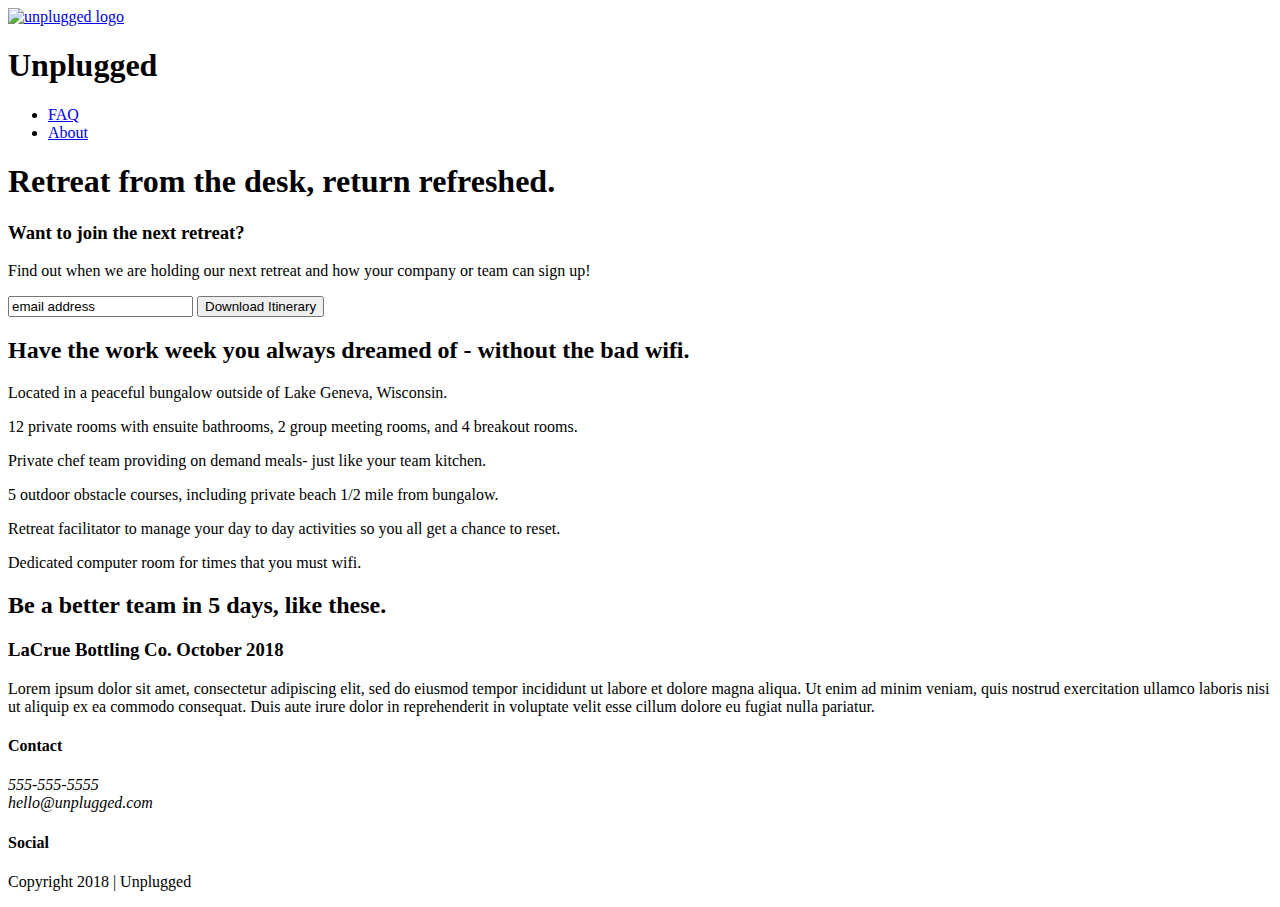
==== index.html @ 94ed7f38 "added headings, paragraphs, class names to html" ====
<!doctype html>
<html class="no-js" lang="">

<head>
  <meta charset="utf-8">
  <title>Unplugged</title>
  <meta name="description" content="">
  <meta name="viewport" content="width=device-width, initial-scale=1">

  <meta property="og:title" content="">
  <meta property="og:type" content="">
  <meta property="og:url" content="">
  <meta property="og:image" content="">

  <link rel="manifest" href="site.webmanifest">
  <link rel="apple-touch-icon" href="icon.png">
  <!-- Place favicon.ico in the root directory -->

  <link rel="stylesheet" href="css/normalize.css">
  <link rel="stylesheet" href="css/main.css">

  <meta name="theme-color" content="#fafafa">
</head>

<body>

  <!-- Add your site or application content here -->
  <header>
    <div class="content-wrapper">
      <a href="#"><img src="img/unpluggedlogo.png" alt="unplugged logo"></a>
      <h1>Unplugged</h1>
      <div class="header-divider"></div>
      <nav>
           <ul>
               <li><a href="faq/index.html" target="_blank">FAQ</a></li>
               <li><a href="about/index.html" target="_blank">About</a></li>
           </ul>
      </nav>
  </div>
  </header>
   
  <main>
    
    <section="hero-area">
      <div class="content-wrapper">
        <h1>Retreat from the desk, return refreshed.</h1>
      </div>
    </section>
   
    <aside>
      <div class="content-wrapper">
        <div class="form-description">
          <h3>Want to join the next retreat?</h3>
          <p>Find out when we are holding our next retreat and how your company or team can sign up!</p>
        </div>
        <div class="form">
          <input type="text" name="name" value="email address">
          <input type="button" value="Download Itinerary">    
        </div>
      </div>
    </aside>

    <section class="features">
      <div class="content-wrapper">
        <h2>Have the work week you always dreamed of - without the bad wifi.</h2>
        <!-- Add your Features content here -->
        <div class="features-items">
          <article>
            <p class="fontawesome-icon"></p>
            <p class="features-item-description">Located in a peaceful bungalow outside of Lake Geneva, Wisconsin.</p>
          </article>
          <article>
            <p clas=""></p>
            <p class="features-item-description">12 private rooms with ensuite bathrooms, 2 group meeting rooms, and 4 breakout rooms.</p>
          </article>
          <article>
            <p class=""></p>
            <p class="features-item-description">Private chef team providing on demand meals- just like your team kitchen.</p>
          </article>
          <article>
            <p class=""></p>
            <p class="features-item-description">5 outdoor obstacle courses, including private beach 1/2 mile from bungalow.</p>
          </article>
          <article>
            <p class=""></p>
            <p class="features-item-description">Retreat facilitator to manage your day to day activities so you all get a chance to reset.</p>
          </article>
          <article>
            <p class=""></p>
            <p class="features-item-description">Dedicated computer room for times that you must wifi.</p>
          </article>
        </div>
      </div>
    </section>

    <section class="reviews">
      <div class="content-wrapper">
        <h2>Be a better team in 5 days, like these.</h2>
        <article>
          <div>
            <h3>LaCrue Bottling Co. October 2018</h3>
            <p>
              Lorem ipsum dolor sit amet, consectetur adipiscing elit, sed do eiusmod tempor incididunt ut labore et
              dolore magna aliqua. Ut enim ad minim veniam, quis nostrud exercitation ullamco laboris nisi ut aliquip
              ex ea commodo consequat. Duis aute irure dolor in reprehenderit in voluptate velit esse cillum dolore eu
              fugiat nulla pariatur.
            </p>
          </div>
        </article>
      </div>
    </section>
   
  </main> <!-- main wrapper -->
   
  <footer>
    <div class="content-wrapper">
      <div class="footer-content">
          <div class="contact">
            <h4>Contact</h4>
            <address>
              <p>555-555-5555<br>
              hello@unplugged.com</p>
            </address>
          </div>
          <div class="social">
            <h4>Social</h4>
            <div class="social-icons">
              <p>
                <a href="https://www.facebook.com/yoursite" target="_blank"></a>
              </p>
              <p>
                <a href="https://www.instagram.com/allysonsmithstudio/" target="_blank"></a>
                </p>
                  <!-- other social links here --> 
            </div>
          </div>
      </div> <!-- footer content ends --> 
  </div> <!--footer content-wrapper ends-->
  
  <div class="copyright"> 
    <p>Copyright 2018 | Unplugged
    </p>
  </div> 
  </footer>

  <script src="js/vendor/modernizr-3.11.2.min.js"></script>
  <script src="js/plugins.js"></script>
  <script src="js/main.js"></script>

  <!-- Google Analytics: change UA-XXXXX-Y to be your site's ID. -->
  <script>
    window.ga = function () { ga.q.push(arguments) }; ga.q = []; ga.l = +new Date;
    ga('create', 'UA-XXXXX-Y', 'auto'); ga('set', 'anonymizeIp', true); ga('set', 'transport', 'beacon'); ga('send', 'pageview')
  </script>
  <script src="https://www.google-analytics.com/analytics.js" async></script>
</body>

</html>
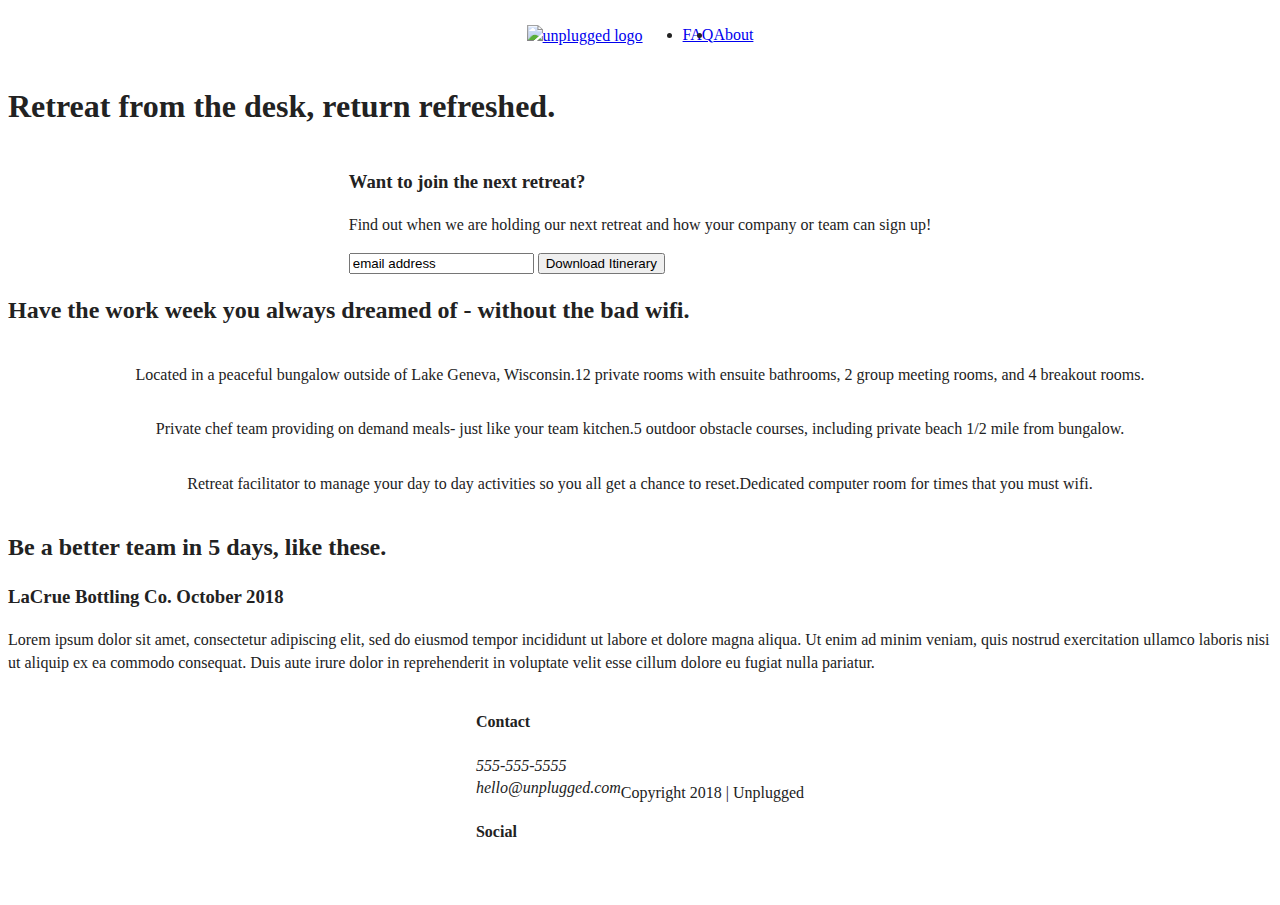
==== commit 9718b94c: "added flexbox styles to layout" ====
--- a/index.html
+++ b/index.html
@@ -28,7 +28,6 @@
   <header>
     <div class="content-wrapper">
       <a href="#"><img src="img/unpluggedlogo.png" alt="unplugged logo"></a>
-      <h1>Unplugged</h1>
       <div class="header-divider"></div>
       <nav>
            <ul>
@@ -100,10 +99,7 @@
           <div>
             <h3>LaCrue Bottling Co. October 2018</h3>
             <p>
-              Lorem ipsum dolor sit amet, consectetur adipiscing elit, sed do eiusmod tempor incididunt ut labore et
-              dolore magna aliqua. Ut enim ad minim veniam, quis nostrud exercitation ullamco laboris nisi ut aliquip
-              ex ea commodo consequat. Duis aute irure dolor in reprehenderit in voluptate velit esse cillum dolore eu
-              fugiat nulla pariatur.
+              Lorem ipsum dolor sit amet, consectetur adipiscing elit, sed do eiusmod tempor incididunt ut labore et dolore magna aliqua. Ut enim ad minim veniam, quis nostrud exercitation ullamco laboris nisi ut aliquip ex ea commodo consequat. Duis aute irure dolor in reprehenderit in voluptate velit esse cillum dolore eu fugiat nulla pariatur.
             </p>
           </div>
         </article>
--- a/css/main.css
+++ b/css/main.css
@@ -0,0 +1,388 @@
+/*! HTML5 Boilerplate v8.0.0 | MIT License | https://html5boilerplate.com/ */
+
+/* main.css 2.1.0 | MIT License | https://github.com/h5bp/main.css#readme */
+/*
+ * What follows is the result of much research on cross-browser styling.
+ * Credit left inline and big thanks to Nicolas Gallagher, Jonathan Neal,
+ * Kroc Camen, and the H5BP dev community and team.
+ */
+
+/* ==========================================================================
+   Base styles: opinionated defaults
+   ========================================================================== */
+
+html {
+  color: #222;
+  font-size: 1em;
+  line-height: 1.4;
+}
+
+/*
+ * Remove text-shadow in selection highlight:
+ * https://twitter.com/miketaylr/status/12228805301
+ *
+ * Vendor-prefixed and regular ::selection selectors cannot be combined:
+ * https://stackoverflow.com/a/16982510/7133471
+ *
+ * Customize the background color to match your design.
+ */
+
+::-moz-selection {
+  background: #b3d4fc;
+  text-shadow: none;
+}
+
+::selection {
+  background: #b3d4fc;
+  text-shadow: none;
+}
+
+/*
+ * A better looking default horizontal rule
+ */
+
+hr {
+  display: block;
+  height: 1px;
+  border: 0;
+  border-top: 1px solid #ccc;
+  margin: 1em 0;
+  padding: 0;
+}
+
+/*
+ * Remove the gap between audio, canvas, iframes,
+ * images, videos and the bottom of their containers:
+ * https://github.com/h5bp/html5-boilerplate/issues/440
+ */
+
+audio,
+canvas,
+iframe,
+img,
+svg,
+video {
+  vertical-align: middle;
+}
+
+/*
+ * Remove default fieldset styles.
+ */
+
+fieldset {
+  border: 0;
+  margin: 0;
+  padding: 0;
+}
+
+/*
+ * Allow only vertical resizing of textareas.
+ */
+
+textarea {
+  resize: vertical;
+}
+
+/* ==========================================================================
+   Author's custom styles
+   ========================================================================== */
+
+
+/*----------BASE HEADER AND FOOTER STYLES--------------*/
+
+header,
+footer {
+  display: flex;
+  justify-content: center;
+  align-items: center;
+  flex-flow: row wrap;
+}
+
+
+header .content-wrapper {
+  display: flex;
+  justify-content: center;
+  align-items: center;
+  flex-flow: row wrap;
+}
+
+header nav {
+  display: flex;
+  justify-content: space-around;
+  align-items: center;
+  flex-flow: row wrap;
+}
+
+header nav ul {
+  display: flex;
+  justify-content: space-around;
+}
+
+footer .social-icons {
+  display: flex;
+  justify-content: space-around;
+  align-items: center;
+
+}
+
+footer .social-icons p {
+  display: flex;
+  justify-content: center;
+  align-items: center;
+}
+
+
+/*----------MOBILE STYLES HOME PAGE--------------*/
+
+/*HERO AREA*/
+
+.hero-area {
+  display: flex;
+  justify-content: center;
+  flex-flow: row wrap;
+
+}
+
+/*ASIDE*/
+
+aside {
+  display: flex;
+  justify-content: center;
+  align-items: center;
+  flex-flow: row wrap;
+}
+
+/*FEATURES*/
+
+.features {
+  display: flex;
+  justify-content: center;
+  flex-flow: row wrap;
+}
+
+.features .features-items {
+  display: flex;
+  justify-content: center;
+  align-items: center;
+  flex-flow: row wrap;
+}
+
+/*REVIEWS*/
+
+.reviews {
+  display: flex;
+  justify-content: center;
+  flex-flow: row wrap;
+}
+
+/* ==========================================================================
+   About Page
+   ========================================================================== */
+
+.mission {
+  display: flex;
+  justify-content: center;
+  align-items: center;
+  flex-flow: row wrap;
+}
+
+.contact-section {
+  display: flex;
+  justify-content: center;
+  align-items: center;
+  align-items: center;
+}
+
+/* ==========================================================================
+   FAQ Page
+   ========================================================================== */
+
+.faq {
+  display: flex;
+  justify-content: center;
+  align-items: center;
+  flex-flow: row wrap;
+}
+
+.faq .content-wrapper {
+  display: flex;
+  justify-content: center;
+  align-items: center;
+  flex-flow: row wrap;
+}
+
+
+/* ==========================================================================
+   Helper classes
+   ========================================================================== */
+
+/*
+ * Hide visually and from screen readers
+ */
+
+.hidden,
+[hidden] {
+  display: none !important;
+}
+
+/*
+ * Hide only visually, but have it available for screen readers:
+ * https://snook.ca/archives/html_and_css/hiding-content-for-accessibility
+ *
+ * 1. For long content, line feeds are not interpreted as spaces and small width
+ *    causes content to wrap 1 word per line:
+ *    https://medium.com/@jessebeach/beware-smushed-off-screen-accessible-text-5952a4c2cbfe
+ */
+
+.sr-only {
+  border: 0;
+  clip: rect(0, 0, 0, 0);
+  height: 1px;
+  margin: -1px;
+  overflow: hidden;
+  padding: 0;
+  position: absolute;
+  white-space: nowrap;
+  width: 1px;
+  /* 1 */
+}
+
+/*
+ * Extends the .sr-only class to allow the element
+ * to be focusable when navigated to via the keyboard:
+ * https://www.drupal.org/node/897638
+ */
+
+.sr-only.focusable:active,
+.sr-only.focusable:focus {
+  clip: auto;
+  height: auto;
+  margin: 0;
+  overflow: visible;
+  position: static;
+  white-space: inherit;
+  width: auto;
+}
+
+/*
+ * Hide visually and from screen readers, but maintain layout
+ */
+
+.invisible {
+  visibility: hidden;
+}
+
+/*
+ * Clearfix: contain floats
+ *
+ * For modern browsers
+ * 1. The space content is one way to avoid an Opera bug when the
+ *    `contenteditable` attribute is included anywhere else in the document.
+ *    Otherwise it causes space to appear at the top and bottom of elements
+ *    that receive the `clearfix` class.
+ * 2. The use of `table` rather than `block` is only necessary if using
+ *    `:before` to contain the top-margins of child elements.
+ */
+
+.clearfix::before,
+.clearfix::after {
+  content: " ";
+  display: table;
+}
+
+.clearfix::after {
+  clear: both;
+}
+
+/* ==========================================================================
+   EXAMPLE Media Queries for Responsive Design.
+   These examples override the primary ('mobile first') styles.
+   Modify as content requires.
+   ========================================================================== */
+
+@media only screen and (min-width: 35em) {
+  /* Style adjustments for viewports that meet the condition */
+}
+
+@media print,
+  (-webkit-min-device-pixel-ratio: 1.25),
+  (min-resolution: 1.25dppx),
+  (min-resolution: 120dpi) {
+  /* Style adjustments for high resolution devices */
+}
+
+/* ==========================================================================
+   Print styles.
+   Inlined to avoid the additional HTTP request:
+   https://www.phpied.com/delay-loading-your-print-css/
+   ========================================================================== */
+
+@media print {
+  *,
+  *::before,
+  *::after {
+    background: #fff !important;
+    color: #000 !important;
+    /* Black prints faster */
+    box-shadow: none !important;
+    text-shadow: none !important;
+  }
+
+  a,
+  a:visited {
+    text-decoration: underline;
+  }
+
+  a[href]::after {
+    content: " (" attr(href) ")";
+  }
+
+  abbr[title]::after {
+    content: " (" attr(title) ")";
+  }
+
+  /*
+   * Don't show links that are fragment identifiers,
+   * or use the `javascript:` pseudo protocol
+   */
+  a[href^="#"]::after,
+  a[href^="javascript:"]::after {
+    content: "";
+  }
+
+  pre {
+    white-space: pre-wrap !important;
+  }
+
+  pre,
+  blockquote {
+    border: 1px solid #999;
+    page-break-inside: avoid;
+  }
+
+  /*
+   * Printing Tables:
+   * https://web.archive.org/web/20180815150934/http://css-discuss.incutio.com/wiki/Printing_Tables
+   */
+  thead {
+    display: table-header-group;
+  }
+
+  tr,
+  img {
+    page-break-inside: avoid;
+  }
+
+  p,
+  h2,
+  h3 {
+    orphans: 3;
+    widows: 3;
+  }
+
+  h2,
+  h3 {
+    page-break-after: avoid;
+  }
+}
+
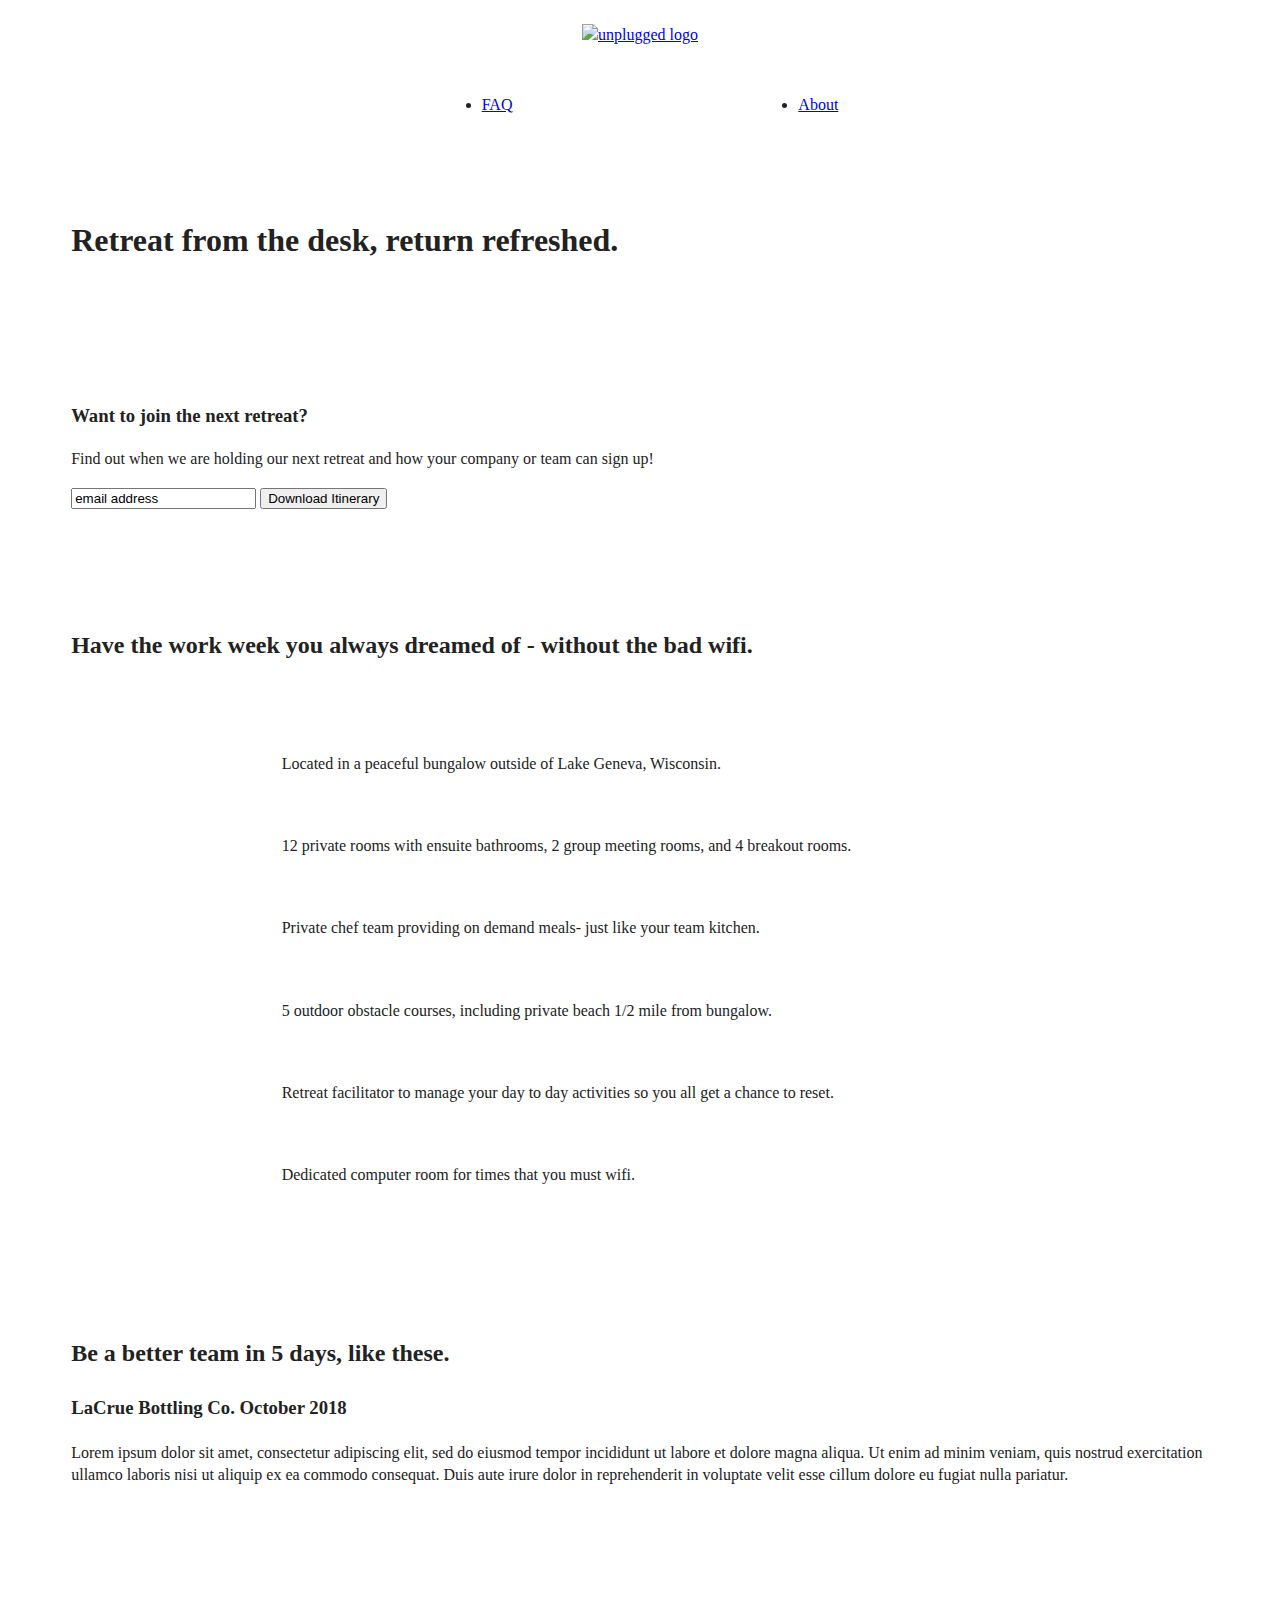
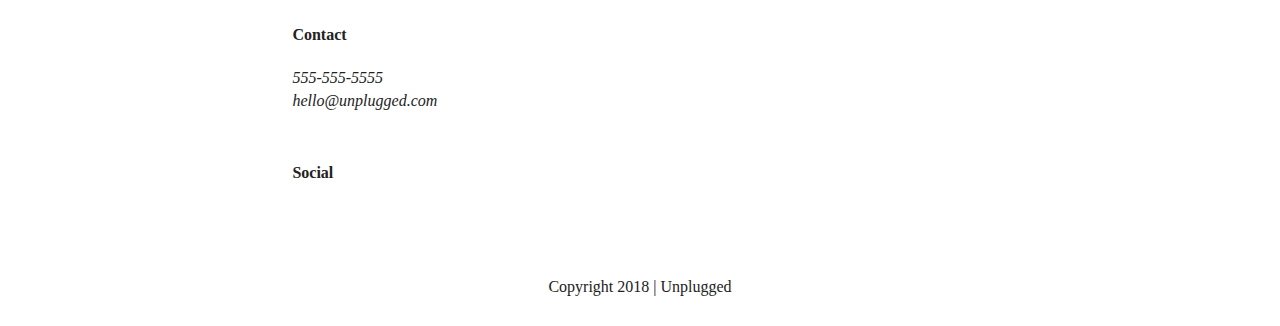
==== commit e21566e0: "added layout percentages" ====
--- a/index.html
+++ b/index.html
@@ -40,7 +40,7 @@
    
   <main>
     
-    <section="hero-area">
+    <section class="hero-area">
       <div class="content-wrapper">
         <h1>Retreat from the desk, return refreshed.</h1>
       </div>
--- a/css/main.css
+++ b/css/main.css
@@ -87,6 +87,11 @@
    Author's custom styles
    ========================================================================== */
 
+.content-wrapper {
+  width: 90%;
+  margin: 50px 0;
+}
+
 
 /*----------BASE HEADER AND FOOTER STYLES--------------*/
 
@@ -98,12 +103,22 @@
   flex-flow: row wrap;
 }
 
+header {
+  padding: 15px 0;
+}
 
 header .content-wrapper {
   display: flex;
   justify-content: center;
   align-items: center;
   flex-flow: row wrap;
+  margin: 0;
+}
+
+.header-divider {
+  width: 100%;
+  height: 1px;
+  margin: 10px 0 20px 0;
 }
 
 header nav {
@@ -111,11 +126,26 @@
   justify-content: space-around;
   align-items: center;
   flex-flow: row wrap;
+  width: 60%;
 }
 
 header nav ul {
   display: flex;
   justify-content: space-around;
+  width: 100%;
+}
+
+footer {
+  flex-direction: column;
+}
+
+footer .content-wrapper {
+  width: 55%;
+  margin: 50px 0px;
+}
+
+footer .contact {
+  margin-bottom: 50px;
 }
 
 footer .social-icons {
@@ -131,6 +161,13 @@
   align-items: center;
 }
 
+footer p {
+  margin: 0;
+}
+
+footer .copyright {
+  margin: 20px 0;
+}
 
 /*----------MOBILE STYLES HOME PAGE--------------*/
 
@@ -159,6 +196,14 @@
   justify-content: center;
   flex-flow: row wrap;
 }
+.features h2 {
+  margin-bottom: 60px;
+}
+
+.features article {
+  width: 63%;
+  margin: 30px 0;
+}
 
 .features .features-items {
   display: flex;
@@ -167,6 +212,10 @@
   flex-flow: row wrap;
 }
 
+.features p {
+  margin: 0;
+}
+
 /*REVIEWS*/
 
 .reviews {
@@ -174,6 +223,18 @@
   justify-content: center;
   flex-flow: row wrap;
 }
+
+.reviews h2 {
+  margin-bottom: 25px;
+}
+
+.reviews h3 {
+  width: 55%;
+  margin: 20px 0px;
+}
+
+
+
 
 /* ==========================================================================
    About Page
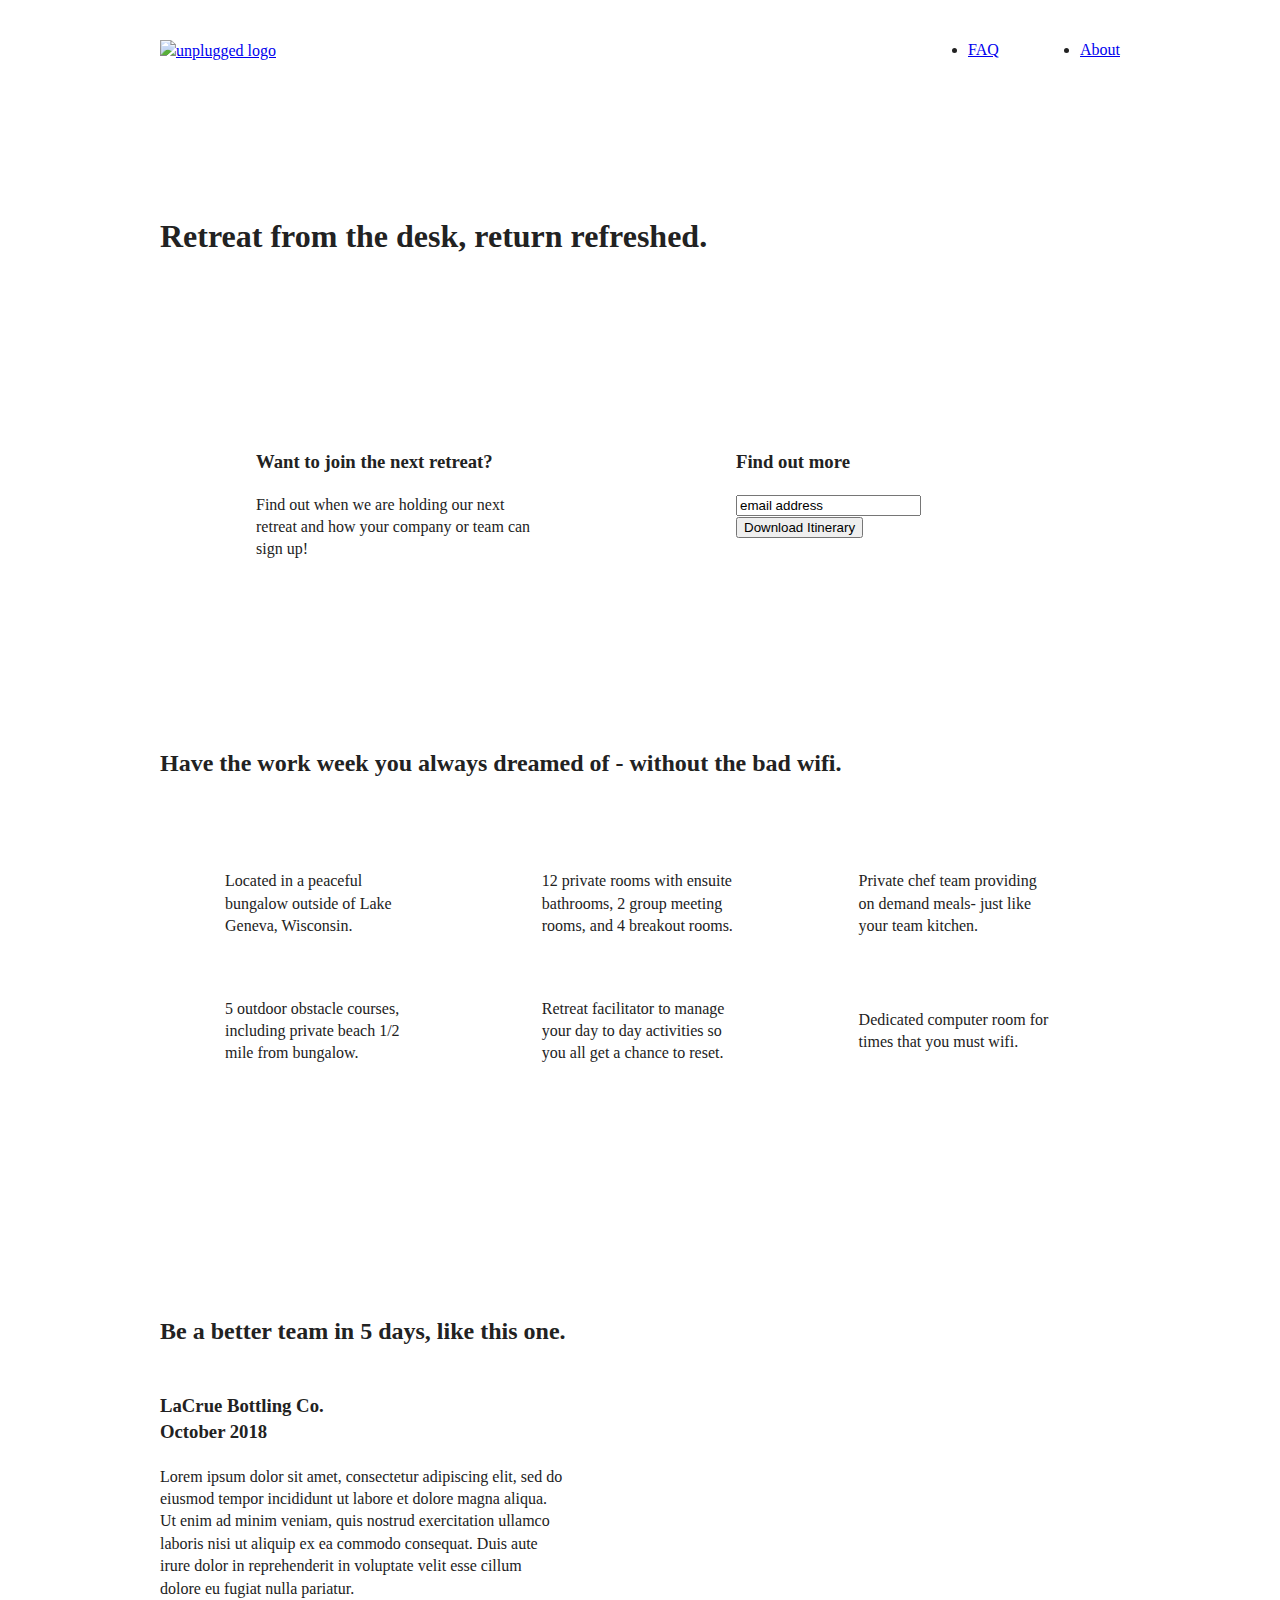
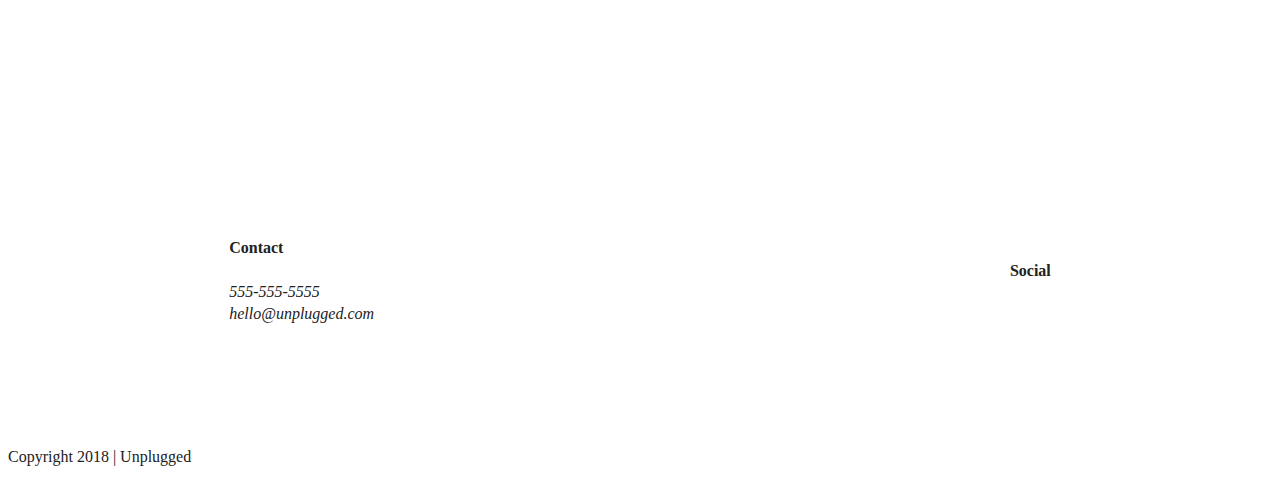
==== commit 0a52da92: "added desktop layout styles" ====
--- a/index.html
+++ b/index.html
@@ -53,6 +53,7 @@
           <p>Find out when we are holding our next retreat and how your company or team can sign up!</p>
         </div>
         <div class="form">
+          <h3>Find out more</h3>
           <input type="text" name="name" value="email address">
           <input type="button" value="Download Itinerary">    
         </div>
@@ -69,7 +70,7 @@
             <p class="features-item-description">Located in a peaceful bungalow outside of Lake Geneva, Wisconsin.</p>
           </article>
           <article>
-            <p clas=""></p>
+            <p class=""></p>
             <p class="features-item-description">12 private rooms with ensuite bathrooms, 2 group meeting rooms, and 4 breakout rooms.</p>
           </article>
           <article>
@@ -94,7 +95,7 @@
 
     <section class="reviews">
       <div class="content-wrapper">
-        <h2>Be a better team in 5 days, like these.</h2>
+        <h2>Be a better team in 5 days, like this one.</h2>
         <article>
           <div>
             <h3>LaCrue Bottling Co. October 2018</h3>
--- a/css/main.css
+++ b/css/main.css
@@ -139,6 +139,10 @@
   flex-direction: column;
 }
 
+footer p {
+  margin: 0;
+}
+
 footer .content-wrapper {
   width: 55%;
   margin: 50px 0px;
@@ -152,7 +156,6 @@
   display: flex;
   justify-content: space-around;
   align-items: center;
-
 }
 
 footer .social-icons p {
@@ -161,9 +164,7 @@
   align-items: center;
 }
 
-footer p {
-  margin: 0;
-}
+
 
 footer .copyright {
   margin: 20px 0;
@@ -254,6 +255,10 @@
   align-items: center;
 }
 
+.contact-content p {
+  margin: 0;
+}
+
 /* ==========================================================================
    FAQ Page
    ========================================================================== */
@@ -266,10 +271,19 @@
 }
 
 .faq .content-wrapper {
-  display: flex;
-  justify-content: center;
-  align-items: center;
-  flex-flow: row wrap;
+  margin: 50px 0 0 0;
+  display: flex;
+  justify-content: center;
+  align-items: center;
+  flex-flow: row wrap;
+}
+
+.faq h2 {
+  margin-bottom: 40px;
+}
+
+.faq-content {
+  margin-bottom: 50px;
 }
 
 
@@ -361,15 +375,208 @@
    Modify as content requires.
    ========================================================================== */
 
-@media only screen and (min-width: 35em) {
-  /* Style adjustments for viewports that meet the condition */
-}
-
-@media print,
-  (-webkit-min-device-pixel-ratio: 1.25),
-  (min-resolution: 1.25dppx),
-  (min-resolution: 120dpi) {
-  /* Style adjustments for high resolution devices */
+@media only screen and (min-width: 768px) {
+  /*Tablet styles here*/
+
+/* General styles */
+.content-wrapper {
+  max-width: 640px;
+  margin: 100px 0;
+}
+
+/* Header */
+
+header {
+  justify-content: space-around;
+  padding: 33px 0;
+}
+
+header .content-wrapper {
+  width: 100%;
+  justify-content: space-between;
+}
+
+
+header nav {
+  width: 20%;
+}
+
+header nav ul {
+  justify-content: space-between;
+}
+
+.header-divider {
+  display: none;
+}
+
+/* Hero Area */
+
+/* Aside */
+aside .content-wrapper {
+    margin: 50px 0;
+    display: flex;
+    justify-content: space-between;
+    flex-flow: row wrap;
+}
+
+aside .content-wrapper .form-description,
+aside .content-wrapper .form {        
+    width: 40%;      
+    margin: 0;
+}
+
+/* Features */
+
+.features article {
+  display: flex;
+  justify-content: center;
+  align-items: center;
+  flex-flow: column wrap;
+  flex-basis: 50%;
+}
+
+.features .features-item-description {
+    width: 62%;
+}
+
+/* Reviews */
+.reviews article {
+  display: flex;
+  justify-content: space-between;
+}
+
+.reviews article div {
+    width: 49%;         
+}
+
+/* Footer */
+footer .content-wrapper {
+    width: 65%; 
+    margin: 100px 0;
+}
+
+.footer-content {
+  display: flex;
+  justify-content: space-between;
+  align-items: center;
+}
+
+footer .contact {
+    margin-bottom: 0;
+}
+
+footer .copyright {
+    width: 100%;
+}
+
+/* ==========================================================================
+     About Page
+  ========================================================================== */
+
+
+.mission-content {
+  display: flex;
+  justify-content: space-between;
+  align-items: center;
+  padding-top: 20px;
+}
+
+.mission-content p {
+  width: 45%;
+}
+
+.contact-section .content-wrapper h2 {
+  width: 80%;
+}
+
+.contact-content {
+  display: flex;
+  justify-content: space-between;
+  align-items: flex-start;
+}
+
+/* ==========================================================================
+   FAQ Page
+   ========================================================================== */
+
+header {
+  padding: 15px 0;
+}
+
+.faq .content-wrapper {
+  justify-content: space-between;
+}
+
+.faq-content {
+  flex-basis: 45%;
+}
+
+.faq h2 {
+  width: 100%;
+}
+
+}
+
+@media only screen and (min-width: 1200px) {
+  /*Desktop styles here*/
+
+.content-wrapper {
+  max-width: 960px;
+}
+
+
+
+/* Hero */
+
+.hero-area h1 {
+  width: 60%;
+}
+
+
+/* Aside */
+
+aside .content-wrapper {
+  justify-content: space-around;
+}
+
+aside .content-wrapper .form-description,
+aside .content-wrapper .form {        
+  width: 30%;      
+}
+
+/* Features */
+
+.features h2 {
+  width: 90%;
+}
+
+.features article {
+  flex-basis: 33%;
+}
+
+
+/* Reviews */
+
+.reviews article div {
+  width: 42%;         
+}
+
+ /* ==========================================================================
+  About Page
+  ========================================================================== */
+ 
+  .mission h2,
+  .contact-section .content-wrapper h2 {
+      width: 95%;
+  }
+
+/* ==========================================================================
+  FAQ Page
+  ========================================================================== */
+  .faq h2 {
+    width: 100%;
+  }
+
 }
 
 /* ==========================================================================
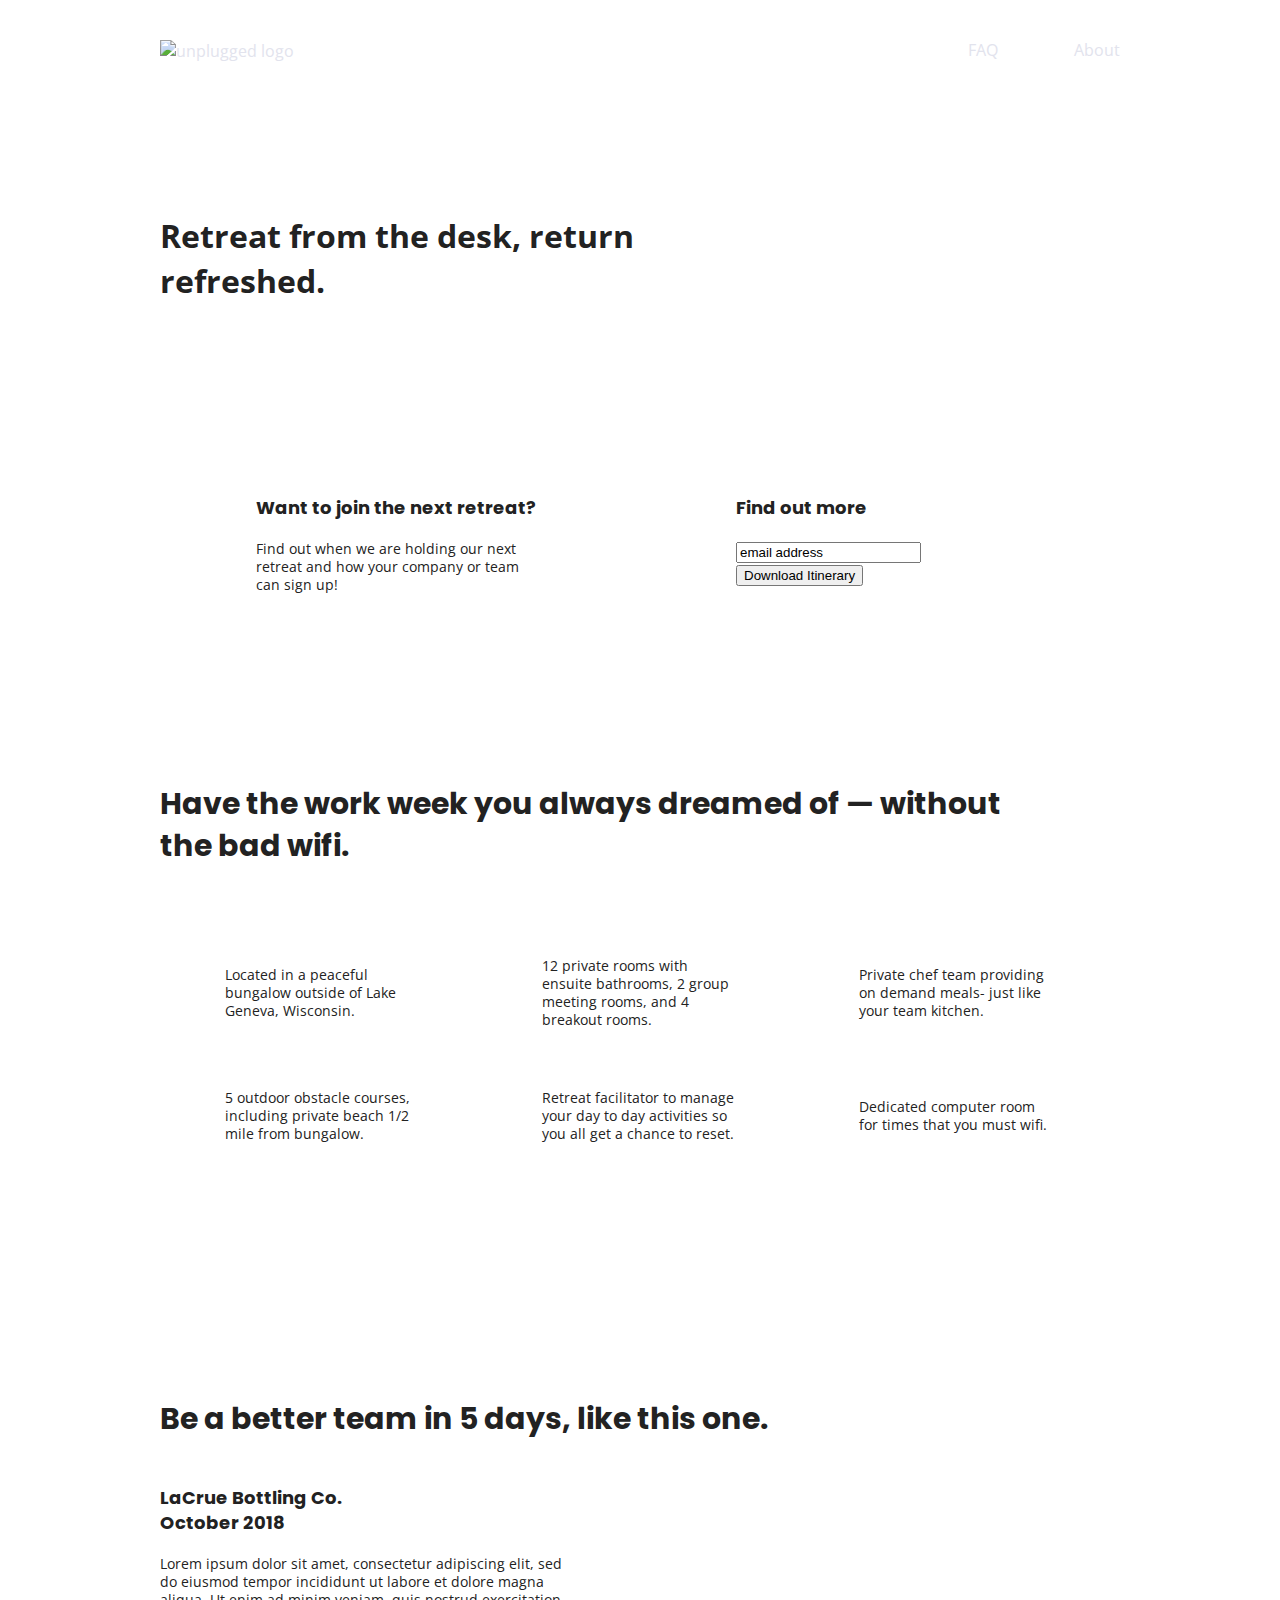
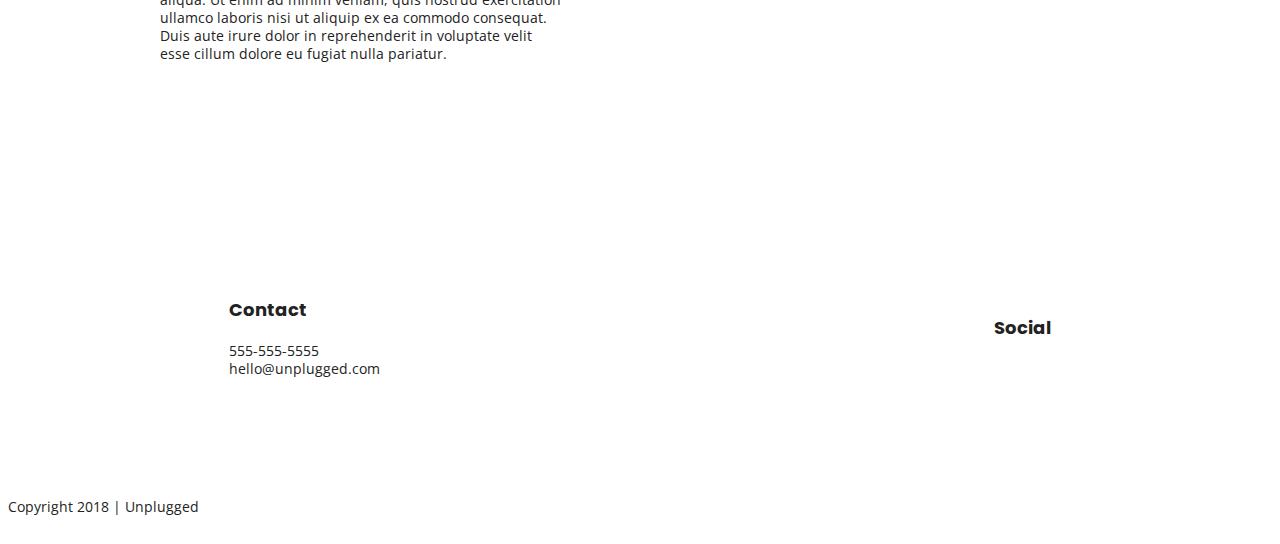
==== commit 94e054ad: "added text styles" ====
--- a/index.html
+++ b/index.html
@@ -18,6 +18,8 @@
 
   <link rel="stylesheet" href="css/normalize.css">
   <link rel="stylesheet" href="css/main.css">
+  <!-- Google Fonts -->
+  <link href="https://fonts.googleapis.com/css?family=Open+Sans:400,700|Poppins:500,700" rel="stylesheet">
 
   <meta name="theme-color" content="#fafafa">
 </head>
@@ -62,7 +64,7 @@
 
     <section class="features">
       <div class="content-wrapper">
-        <h2>Have the work week you always dreamed of - without the bad wifi.</h2>
+        <h2>Have the work week you always dreamed of &mdash; without the bad wifi.</h2>
         <!-- Add your Features content here -->
         <div class="features-items">
           <article>
--- a/css/main.css
+++ b/css/main.css
@@ -86,6 +86,51 @@
 /* ==========================================================================
    Author's custom styles
    ========================================================================== */
+
+/* General Styles */
+ 
+html {
+	font-size: 16px;
+}
+ 
+body {
+  font-family: 'Open Sans', sans-serif;
+  font-size: 1em;
+  text-align: left;
+}
+ 
+ul, 
+ol {
+  list-style: none;
+}
+ 
+a {
+	color: #e2e3ed;
+  text-decoration: none;
+}
+ 
+h2 {
+  font-family: 'Poppins', sans-serif;
+  font-size: 1.875em;
+}
+
+h3, 
+h4 {
+  font-family: 'Poppins', sans-serif;
+  font-size: 1.125em;
+  margin: 20px 0;
+}
+ 
+p {
+	font-size: .875em;
+  line-height: 1.285;
+}
+ 
+ 
+address {
+  font-style: normal;
+}
+ 
 
 .content-wrapper {
   width: 90%;
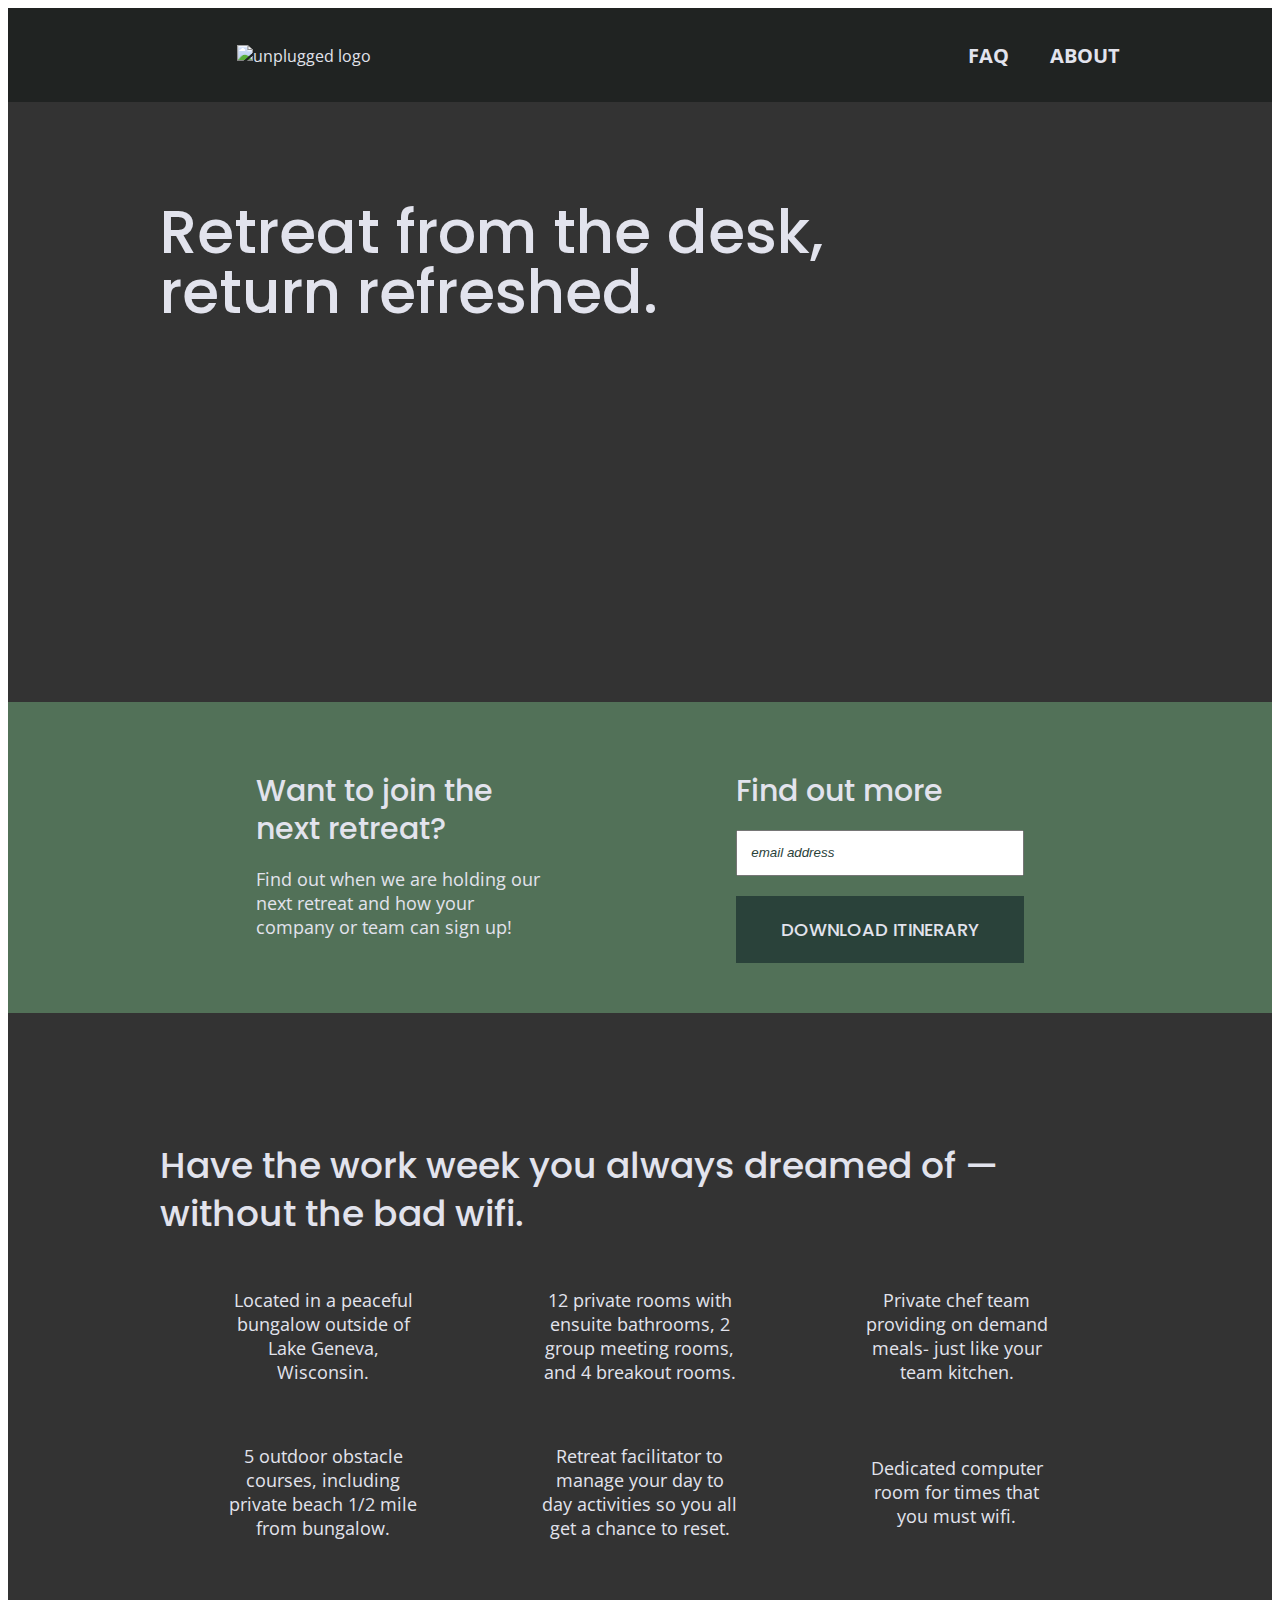
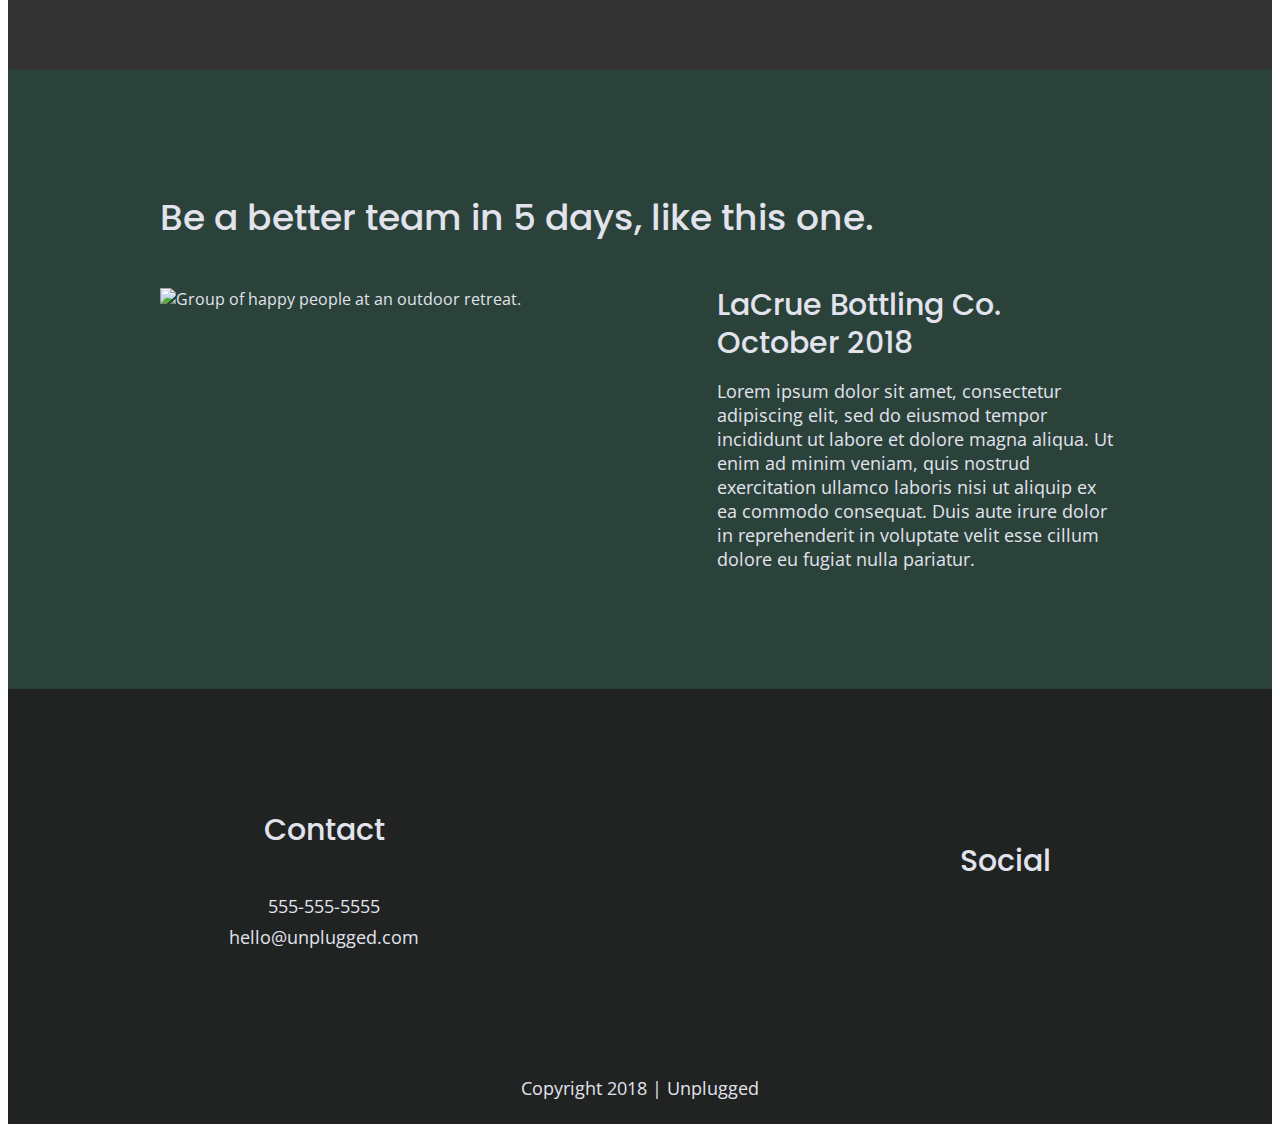
==== commit 6b4398ea: "fixed iframe location and added icons to features" ====
--- a/index.html
+++ b/index.html
@@ -22,6 +22,9 @@
   <link href="https://fonts.googleapis.com/css?family=Open+Sans:400,700|Poppins:500,700" rel="stylesheet">
 
   <meta name="theme-color" content="#fafafa">
+  <!--Font Awesome CDN-->
+  <script src="https://kit.fontawesome.com/7972af805d.js" crossorigin="anonymous"></script>
+
 </head>
 
 <body>
@@ -29,7 +32,11 @@
   <!-- Add your site or application content here -->
   <header>
     <div class="content-wrapper">
-      <a href="#"><img src="img/unpluggedlogo.png" alt="unplugged logo"></a>
+      <figure>
+        <a href="#">
+          <img src="img/unpluggedlogo.png" alt="unplugged logo">
+        </a>
+      </figure>
       <div class="header-divider"></div>
       <nav>
            <ul>
@@ -68,27 +75,39 @@
         <!-- Add your Features content here -->
         <div class="features-items">
           <article>
-            <p class="fontawesome-icon"></p>
+            <p class="fontawesome-icon">
+              <i class="fas fa-campground"></i>
+            </p>
             <p class="features-item-description">Located in a peaceful bungalow outside of Lake Geneva, Wisconsin.</p>
           </article>
           <article>
-            <p class=""></p>
+            <p class="fontawesome-icon">
+              <i class="fas fa-bed"></i>
+            </p>
             <p class="features-item-description">12 private rooms with ensuite bathrooms, 2 group meeting rooms, and 4 breakout rooms.</p>
           </article>
           <article>
-            <p class=""></p>
+            <p class="fontawesome-icon">
+              <i class="fas fa-utensils"></i>
+            </p>
             <p class="features-item-description">Private chef team providing on demand meals- just like your team kitchen.</p>
           </article>
           <article>
-            <p class=""></p>
+            <p class="fontawesome-icon">
+              <i class="fas fa-shoe-prints"></i>
+            </p>
             <p class="features-item-description">5 outdoor obstacle courses, including private beach 1/2 mile from bungalow.</p>
           </article>
           <article>
-            <p class=""></p>
+            <p class="fontawesome-icon">
+              <i class="fas fa-smile"></i>
+            </p>
             <p class="features-item-description">Retreat facilitator to manage your day to day activities so you all get a chance to reset.</p>
           </article>
           <article>
-            <p class=""></p>
+            <p class="fontawesome-icon">
+              <i class="fas fa-wifi"></i>
+            </p>
             <p class="features-item-description">Dedicated computer room for times that you must wifi.</p>
           </article>
         </div>
@@ -99,6 +118,9 @@
       <div class="content-wrapper">
         <h2>Be a better team in 5 days, like this one.</h2>
         <article>
+          <figure>
+            <img src="img/unplugged-retreat-lacrue.jpg" alt="Group of happy people at an outdoor retreat.">
+          </figure>
           <div>
             <h3>LaCrue Bottling Co. October 2018</h3>
             <p>
--- a/css/main.css
+++ b/css/main.css
@@ -97,6 +97,7 @@
   font-family: 'Open Sans', sans-serif;
   font-size: 1em;
   text-align: left;
+  color: #e2e3ed;
 }
  
 ul, 
@@ -112,6 +113,7 @@
 h2 {
   font-family: 'Poppins', sans-serif;
   font-size: 1.875em;
+  font-weight: 500;
 }
 
 h3, 
@@ -119,6 +121,7 @@
   font-family: 'Poppins', sans-serif;
   font-size: 1.125em;
   margin: 20px 0;
+  font-weight: 500;
 }
  
 p {
@@ -137,6 +140,14 @@
   margin: 50px 0;
 }
 
+img { 
+	width: 100%;
+}
+ 
+figure {
+  margin: 0;
+}
+
 
 /*----------BASE HEADER AND FOOTER STYLES--------------*/
 
@@ -146,24 +157,35 @@
   justify-content: center;
   align-items: center;
   flex-flow: row wrap;
+  background-color: #202322;
 }
 
 header {
   padding: 15px 0;
 }
 
+
 header .content-wrapper {
   display: flex;
   justify-content: center;
   align-items: center;
   flex-flow: row wrap;
   margin: 0;
+}
+
+header figure {
+  width: 60%;
+  display: flex;
+  justify-content: center;
+  align-items: center;
+  flex-flow: row wrap;
 }
 
 .header-divider {
   width: 100%;
   height: 1px;
   margin: 10px 0 20px 0;
+  color: #3a3a3a;
 }
 
 header nav {
@@ -172,6 +194,9 @@
   align-items: center;
   flex-flow: row wrap;
   width: 60%;
+  font-size: 1.125em;
+  font-weight: 700;
+  text-transform: uppercase;
 }
 
 header nav ul {
@@ -180,8 +205,13 @@
   width: 100%;
 }
 
+header nav ul li {
+  font-size: 1.125em;
+}
+
 footer {
   flex-direction: column;
+  text-align: center;
 }
 
 footer p {
@@ -223,7 +253,16 @@
   display: flex;
   justify-content: center;
   flex-flow: row wrap;
-
+  background: url('../img/hero-image.jpg') center no-repeat #333;
+  background-size: cover;
+  min-height: 500px;
+}
+
+.hero-area h1 {
+  font-size: 2.25em;
+  font-family: 'Poppins', Helvetica, Arial, sans-serif;
+  font-weight: 500; 
+  line-height: 1.2; 
 }
 
 /*ASIDE*/
@@ -233,7 +272,35 @@
   justify-content: center;
   align-items: center;
   flex-flow: row wrap;
-}
+  background-color: #527158;
+}
+
+aside .form{
+  margin-top: 30px;
+}
+
+input[type=text] {
+  box-sizing: border-box;
+  width: 100%;
+  color: #2a423a;
+  font-style: italic;
+  padding: 1em;
+}
+
+input[type=button] {
+  width: 100%;
+  padding: 20px 0;
+  margin-top: 20px;
+  background-color: #2a423a;
+  font-family: 'Poppins', Helvetica, Arial, sans-serif;
+  font-weight: 500;
+  font-size: 1.125em;
+  color: #e2e3ed;
+  border: none;
+  text-align: center;
+  text-transform: uppercase;
+}
+
 
 /*FEATURES*/
 
@@ -241,7 +308,10 @@
   display: flex;
   justify-content: center;
   flex-flow: row wrap;
-}
+  background: url('../img/features-background.jpg') center no-repeat #333;
+  background-size: cover;
+}
+
 .features h2 {
   margin-bottom: 60px;
 }
@@ -258,8 +328,14 @@
   flex-flow: row wrap;
 }
 
+.features i {
+	font-size: 3.75em;
+  margin-bottom: 40px;
+}
+
 .features p {
   margin: 0;
+  text-align: center;
 }
 
 /*REVIEWS*/
@@ -268,10 +344,12 @@
   display: flex;
   justify-content: center;
   flex-flow: row wrap;
+  background-color: #2a423a;
 }
 
 .reviews h2 {
   margin-bottom: 25px;
+  line-height: 1;
 }
 
 .reviews h3 {
@@ -291,17 +369,35 @@
   justify-content: center;
   align-items: center;
   flex-flow: row wrap;
+  background-color: #527158;
 }
 
 .contact-section {
   display: flex;
   justify-content: center;
   align-items: center;
-  align-items: center;
+  background-color: #2a423a;
+  flex-flow: row wrap;
 }
 
 .contact-content p {
   margin: 0;
+}
+
+.map figure {
+  width: 100%;
+  height: 0; 
+  padding-bottom: 125%; 
+  overflow: hidden;
+  position: relative;
+}
+
+.map iframe {
+  width: 100%;
+  height: 100%;
+  position: absolute; 
+  top: 0; 
+  left: 0; 
 }
 
 /* ==========================================================================
@@ -313,6 +409,7 @@
   justify-content: center;
   align-items: center;
   flex-flow: row wrap;
+  background-color: #527158;
 }
 
 .faq .content-wrapper {
@@ -325,12 +422,16 @@
 
 .faq h2 {
   margin-bottom: 40px;
+  line-height: 1;
 }
 
 .faq-content {
   margin-bottom: 50px;
 }
 
+.faq-content h4 {
+  line-height: 1.333;
+}
 
 /* ==========================================================================
    Helper classes
@@ -414,6 +515,8 @@
   clear: both;
 }
 
+
+  
 /* ==========================================================================
    EXAMPLE Media Queries for Responsive Design.
    These examples override the primary ('mobile first') styles.
@@ -429,6 +532,16 @@
   margin: 100px 0;
 }
 
+h2 {
+  font-size: 2.25em;
+  line-height: 1.333;
+}
+
+h3 {
+  font-size: 1.5em;
+  line-height: 1.25;
+}
+
 /* Header */
 
 header {
@@ -442,8 +555,12 @@
 }
 
 
+header figure {
+  width: 30%;
+}
+
 header nav {
-  width: 20%;
+  width: 30%;
 }
 
 header nav ul {
@@ -455,6 +572,17 @@
 }
 
 /* Hero Area */
+
+.hero-area {
+  min-height: 600px;
+}
+
+
+.hero-area h1 {
+  font-size: 3em;
+  line-height: 1;
+  margin: 0;
+}
 
 /* Aside */
 aside .content-wrapper {
@@ -470,7 +598,13 @@
     margin: 0;
 }
 
+
+
 /* Features */
+
+.features h2 {
+  margin-bottom: 20px;
+}
 
 .features article {
   display: flex;
@@ -490,8 +624,19 @@
   justify-content: space-between;
 }
 
+.reviews article figure,
 .reviews article div {
     width: 49%;         
+}
+
+
+.reviews h2 {
+  width: 85%;
+}
+
+.reviews h3 {
+  width: 75%;
+  margin: 0;
 }
 
 /* Footer */
@@ -504,10 +649,20 @@
   display: flex;
   justify-content: space-between;
   align-items: center;
+  flex-direction: row;
 }
 
 footer .contact {
-    margin-bottom: 0;
+  margin-bottom: 0;
+}
+
+footer h4 {
+  font-size: 1.5em;
+  margin-bottom: 40px;
+}
+
+footer p {
+  line-height: 1.714;
 }
 
 footer .copyright {
@@ -530,6 +685,10 @@
   width: 45%;
 }
 
+.map figure {
+  padding-bottom: 45%;
+}
+
 .contact-section .content-wrapper h2 {
   width: 80%;
 }
@@ -538,48 +697,79 @@
   display: flex;
   justify-content: space-between;
   align-items: flex-start;
+}
+
+.contact-content h4 {
+  font-size: 1.5em;
 }
 
 /* ==========================================================================
    FAQ Page
    ========================================================================== */
 
+
+
+.faq .content-wrapper {
+  justify-content: space-between;
+}
+
+.faq-content {
+  flex-basis: 45%;
+}
+
+.faq h2 {
+  width: 100%;
+}
+
+.faq h4,
+.faq p {
+  font-size: .875em;
+  line-height: 1.125;
+}
+
+}
+
+@media only screen and (min-width: 1200px) {
+  /*Desktop styles here*/
+
 header {
   padding: 15px 0;
 }
 
-.faq .content-wrapper {
-  justify-content: space-between;
-}
-
-.faq-content {
-  flex-basis: 45%;
-}
-
-.faq h2 {
-  width: 100%;
-}
-
-}
-
-@media only screen and (min-width: 1200px) {
-  /*Desktop styles here*/
-
 .content-wrapper {
   max-width: 960px;
 }
 
+h2 {
+  font-size: 2.25em;
+}
+
+h3,
+h4 {
+  font-size: 1.875em;
+}
+
+p {
+  font-size: 1.125em;
+  line-height: 1.333;
+}
+
+/* Header */
+
+header nav {
+  width: 20%;
+}
 
 
 /* Hero */
 
 .hero-area h1 {
-  width: 60%;
+  width: 75%;
+  font-size: 3.75em;
 }
 
 
 /* Aside */
-
 aside .content-wrapper {
   justify-content: space-around;
 }
@@ -591,6 +781,7 @@
 
 /* Features */
 
+
 .features h2 {
   width: 90%;
 }
@@ -601,10 +792,20 @@
 
 
 /* Reviews */
+.reviews h2 {
+  margin-bottom: 50px;
+}
 
 .reviews article div {
   width: 42%;         
 }
+
+/* Footer */
+
+footer h4 {
+  font-size: 1.875em;
+}
+
 
  /* ==========================================================================
   About Page
@@ -613,15 +814,31 @@
   .mission h2,
   .contact-section .content-wrapper h2 {
       width: 95%;
-  }
+      font-size: 3em;
+  }
+
+  .map figure {
+    padding-bottom: 37.5%;
+  }
+
+  .contact-content h4 {
+    font-size: 1.875em;
+  }
+
 
 /* ==========================================================================
   FAQ Page
   ========================================================================== */
   .faq h2 {
     width: 100%;
-  }
-
+    font-size: 3em;
+  }
+
+  .faq h4,
+  .faq p {
+    font-size: 1.125em;
+    line-height: 1;
+  }
 }
 
 /* ==========================================================================
